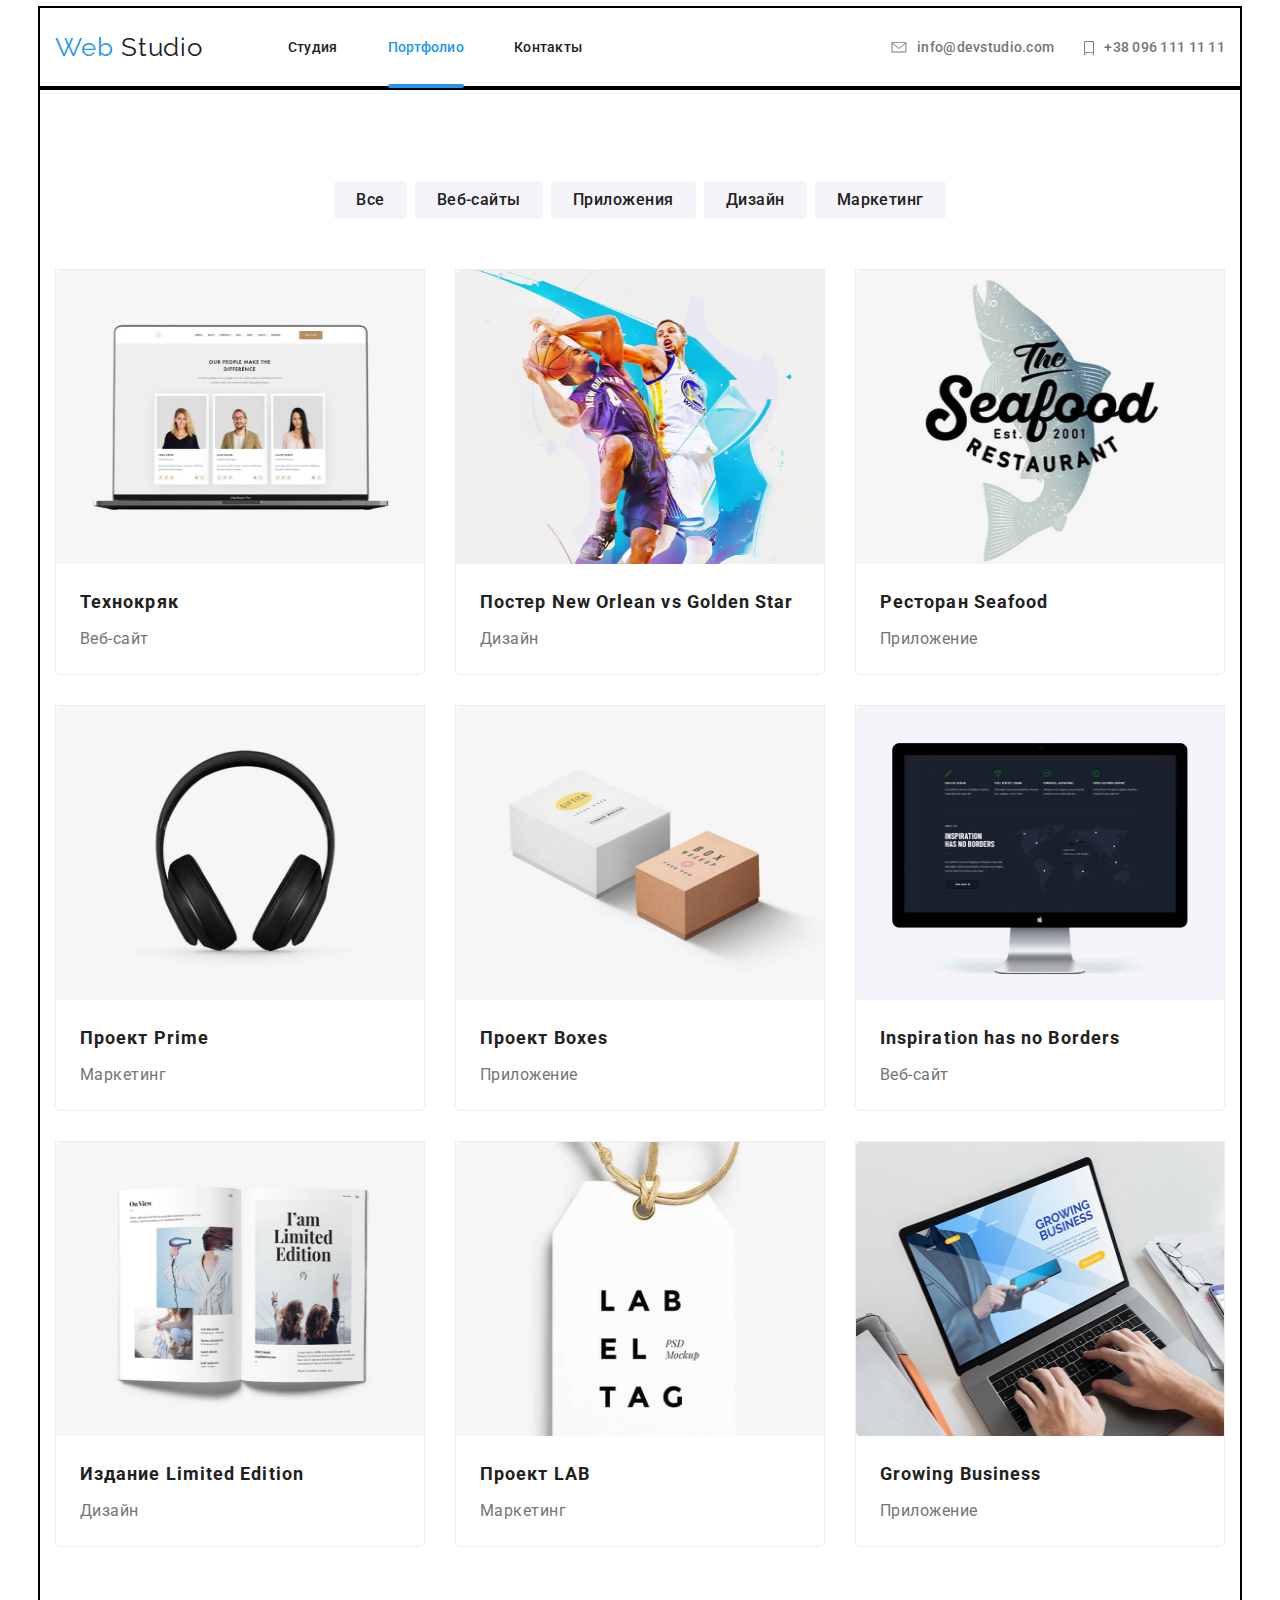
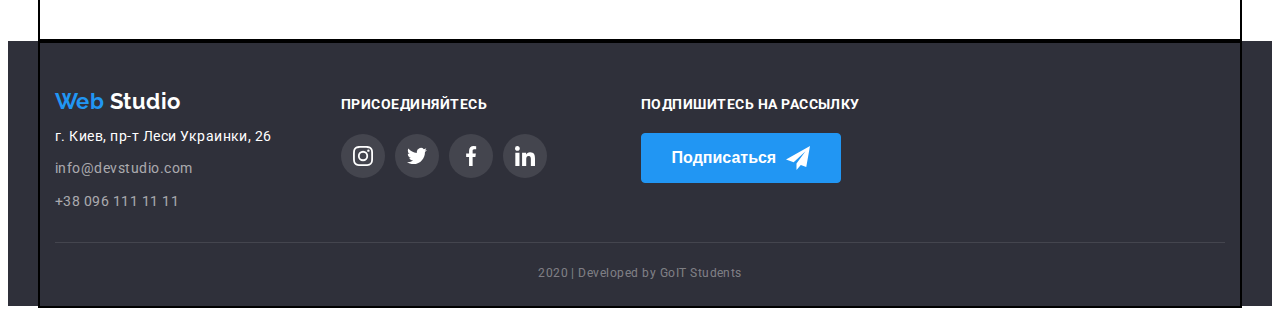
==== portfolio.html @ 8b132209 "Initial" ====
<!DOCTYPE html>
<html lang="ru">
  <head>
    <meta charset="UTF-8" />
    <meta name="viewport" content="width=device-width, initial-scale=1.0" />
    <title>Web Studio</title>
    <link
      href="https://fonts.googleapis.com/css2?family=Raleway:wght@700&display=swap"
      rel="stylesheet"
    />
    <link
      href="https://fonts.googleapis.com/css2?family=Roboto:wght@400;500;700;900&display=swap"
      rel="stylesheet"
    />

    <link rel="stylesheet" href="./css/style.css" />
  </head>
  <body>
    <!--Header-->
    <header class="page-header">
      <div class="container">
        <nav class="flex-nav">
          <a lang="en" href="./index.html" class="logo">
            <span class="logo-web">Web</span> Studio</a
          >

          <ul class="site-nav">
            <li class="item">
              <a class="site-nav-link" href="./index.html">Студия</a>
            </li>
            <li class="item">
              <a class="site-nav-link current" href="./portfolio.html"
                >Портфолио</a
              >
            </li>
            <li class="item">
              <a class="site-nav-link" href="">Контакты</a>
            </li>
          </ul>
        </nav>
        <ul lang="en" class="contacts-list">
          <li class="item">
            <a class="contacts-link" href="mailto:info@devstudio.com">
              <svg class="envelope-icon">
                <use href="./images/sprite.svg#envelope"></use>
              </svg>
              info@devstudio.com</a
            >
          </li>
          <li class="item">
            <a class="contacts-link" href="tel:+380961111111">
              <svg class="smartphone-icon">
                <use href="./images/sprite.svg#smartphone"></use>
              </svg>
              +38 096 111 11 11</a
            >
          </li>
        </ul>
      </div>
    </header>

    <!-- Main Container -->
    <main>
      <section class="section-portfolio">
        <div class="container">
          <!--Сделать в CSS невидимым-->
          <h2 class="title-hidden">Проекты</h2>

          <!--Filters-->
          <ul class="button-list">
            <li class="item">
              <button class="filter-button" type="button">Все</button>
            </li>
            <li class="item">
              <button class="filter-button" type="button">Веб-сайты</button>
            </li>
            <li class="item">
              <button class="filter-button" type="button">Приложения</button>
            </li>
            <li class="item">
              <button class="filter-button" type="button">Дизайн</button>
            </li>
            <li class="item">
              <button class="filter-button" type="button">Маркетинг</button>
            </li>
          </ul>

          <!--Projects-->
          <ul class="portfolio-list">
            <li class="item">
              <a class="portfolio-link" href="">
                <div class="portfolio-image">
                  <img
                    src="./images/laptop2.jpg"
                    alt="Ноутбук"
                    width="370"
                    height="294"
                  />
                  <div class="project-overlay">
                    <p class="project-text">
                      Технокряк это современная площадка распространения
                      коронавируса. Компании используют эту платформу для
                      цифрового шпионажа и атак на защищённые сервера
                      конкурентов.
                    </p>
                  </div>
                </div>
                <div class="project-box">
                  <h3 class="project-title">Технокряк</h3>
                  <p class="project-subtitle">Веб-сайт</p>
                </div>
              </a>
            </li>

            <li class="item">
              <a class="portfolio-link" href="">
                <div class="portfolio-image">
                  <img
                    src="./images/basketball-players.jpg"
                    alt="Баскетболисты"
                    width="370"
                    height="294"
                  />
                  <div class="project-overlay">
                  <p class="project-text">
                Технокряк это современная площадка распространения коронавируса.
                Компании используют эту платформу для цифрового шпионажа и атак
                на защищённые сервера конкурентов.
              </p>
            </div>
                </div>
                <div class="project-box">
                  <h3 class="project-title">
                    Постер <span lang="en">New Orlean vs Golden Star</span>
                  </h3>
                  <p class="project-subtitle">Дизайн</p>
                </div>
              </a>
            </li>
            <li class="item">
              <a class="portfolio-link" href="">
                <div class="portfolio-image">
                  <img
                    src="./images/seafood.jpg"
                    alt="Рыба"
                    width="370"
                    height="294"
                  />
                  <div class="project-overlay">
                  <p class="project-text">
                Технокряк это современная площадка распространения коронавируса.
                Компании используют эту платформу для цифрового шпионажа и атак
                на защищённые сервера конкурентов.
              </p>
            </div>
                </div>
                <div class="project-box">
                  <h3 class="project-title">
                    Ресторан <span lang="en">Seafood</span>
                  </h3>
                  <p class="project-subtitle">Приложение</p>
                </div>
              </a>
            </li>
            <li class="item">
              <a class="portfolio-link" href="">
                <div class="portfolio-image">
                  <img
                    src="./images/headphones.jpg"
                    alt="Наушники"
                    width="370"
                    height="294"
                  />
                  <div class="project-overlay">
                  <p class="project-text">
                Технокряк это современная площадка распространения коронавируса.
                Компании используют эту платформу для цифрового шпионажа и атак
                на защищённые сервера конкурентов.
              </p>
            </div>
                </div>
                <div class="project-box">
                  <h3 class="project-title">
                    Проект <span lang="en">Prime</span>
                  </h3>
                  <p class="project-subtitle">Маркетинг</p>
                </div>
              </a>
            </li>
            <li class="item">
              <a class="portfolio-link" href="">
                <div class="portfolio-image">
                  <img
                    src="./images/boxes.jpg"
                    alt="Коробки"
                    width="370"
                    height="294"
                  />
                  <div class="project-overlay">
                  <p class="project-text">
                Технокряк это современная площадка распространения коронавируса.
                Компании используют эту платформу для цифрового шпионажа и атак
                на защищённые сервера конкурентов.
              </p>
            </div>
                </div>
                <div class="project-box">
                  <h3 class="project-title">
                    Проект <span lang="en">Boxes</span>
                  </h3>
                  <p class="project-subtitle">Приложение</p>
                </div>
              </a>
            </li>
            <li class="item">
              <a class="portfolio-link" href="">
                <div class="portfolio-image">
                  <img
                    src="./images/computer.jpg"
                    alt="Компьютер"
                    width="370"
                    height="294"
                  />
                  <div class="project-overlay">
                  <p class="project-text">
                Технокряк это современная площадка распространения коронавируса.
                Компании используют эту платформу для цифрового шпионажа и атак
                на защищённые сервера конкурентов.
              </p>
            </div>
                </div>
                <div class="project-box">
                  <h3 class="project-title" lang="en">
                    Inspiration has no Borders
                  </h3>
                  <p class="project-subtitle">Веб-сайт</p>
                </div>
              </a>
            </li>
            <li class="item">
              <a class="portfolio-link" href="">
                <div class="portfolio-image">
                  <img
                    src="./images/magazine.jpg"
                    alt="Журнал"
                    width="370"
                    height="294"
                  />
                  <div class="project-overlay">
                  <p class="project-text">
                Технокряк это современная площадка распространения коронавируса.
                Компании используют эту платформу для цифрового шпионажа и атак
                на защищённые сервера конкурентов.
              </p>
            </div>
                </div>
                <div class="project-box">
                  <h3 class="project-title">
                    Издание <span lang="en">Limited Edition</span>
                  </h3>
                  <p class="project-subtitle">Дизайн</p>
                </div>
              </a>
            </li>
            <li class="item">
              <a class="portfolio-link" href="">
                <div class="portfolio-image">
                  <img
                    src="./images/tag.jpg"
                    alt="Бирка"
                    width="370"
                    height="294"
                  />
                  <div class="project-overlay">
                  <p class="project-text">
                Технокряк это современная площадка распространения коронавируса.
                Компании используют эту платформу для цифрового шпионажа и атак
                на защищённые сервера конкурентов.
              </p>
            </div>
                </div>
                <div class="project-box">
                  <h3 class="project-title">
                    Проект <span lang="en">LAB</span>
                  </h3>
                  <p class="project-subtitle">Маркетинг</p>
                </div>
              </a>
            </li>
            <li class="item">
              <a class="portfolio-link" href="">
                <div class="portfolio-image">
                  <img
                    src="./images/laptop.jpg"
                    alt="Ноутбук"
                    width="370"
                    height="294"
                  />
                  <div class="project-overlay">
                  <p class="project-text">
                Технокряк это современная площадка распространения коронавируса.
                Компании используют эту платформу для цифрового шпионажа и атак
                на защищённые сервера конкурентов.
                </p>
                </div>
                </div>
                <div class="project-box">
                  <h3 class="project-title" lang="en">Growing Business</h3>
                  <p class="project-subtitle">Приложение</p>
                </div>
              </a>
            </li>
          </ul>
        </div>
      </section>
    </main>

    <!--Footer-->
    <footer class="footer">
      <div class="container">
        <div class="footer-flex">
          <!--Сделать невидимым в CSS-->
          <div class="footer-contacts">
            <h2 class="title-hidden">Контакты</h2>
            <a lang="en" href="" class="footer-logo">
              <span class="logo-web">Web</span> Studio</a
            >
            <address class="address">
              г. Киев, пр-т Леси Украинки, 26
            </address>
            <ul lang="en" class="list-contacts">
              <li class="item">
                <a class="list-contacts-link" href="mailto:info@devstudio.com"
                  >info@devstudio.com</a
                >
              </li>
              <li>
                <a class="list-contacts-link" href="tel:+380961111111"
                  >+38 096 111 11 11</a
                >
              </li>
            </ul>
          </div>
          <!--Social-->
          <div class="footer-social">
            <b class="social">присоединяйтесь</b>
            <ul class="social-list" lang="en">
              <li class="item">
                <a class="social-link" href="">
                  <svg class="social-icon">
                    <use href="images/sprite.svg#instagram"></use>
                  </svg>
                </a>
              </li>
              <li class="item">
                <a class="social-link" href="">
                  <svg class="social-icon">
                    <use href="images/sprite.svg#twitter"></use>
                  </svg>
                </a>
              </li>
              <li class="item">
                <a class="social-link" href="">
                  <svg class="social-icon">
                    <use href="images/sprite.svg#facebook"></use>
                  </svg>
                </a>
              </li>
              <li class="item">
                <a class="social-link" href="">
                  <svg class="social-icon">
                    <use href="images/sprite.svg#linkedin"></use>
                  </svg>
                </a>
              </li>
            </ul>
          </div>

          <!--Subscription-->
          <div class="footer-subscription">
            <b class="subscription">подпишитесь на рассылку</b>
            <button class="subscribe-button" type="button">
              Подписаться
              <svg class="button-icon">
                <use href="./images/sprite.svg#send"></use>
              </svg>
            </button>
          </div>
        </div>

        <p lang="en" class="copyright">2020 | Developed by GoIT Students</p>
      </div>
    </footer>
  </body>
</html>
---- css/style.css ----
/* Шрифт палитра */
/* основной цвет текста #757575 */
/* вторичный цвет текста #212121 */
/* белый #FFFFFF  */
/* акцент #2196F3 */
/* футер контакты  rgba(255, 255, 255, 0.6) */
/* футер разработчики rgba(255, 255, 255, 0.4) */

/* Фон палитра */
/* цвет фона шапки #FFFFFF */
/* цвет фона #E5E5E5 */
/* вторичный цвет фона #F5F4FA */
/* цвет фона футера #2F303A */

:root {
  --primary-text-color: #757575;
  --title-text-color: #212121;
  --accent-color: #2196f3;
  --primary-white-color: #ffffff;
}

html {
  box-sizing: border-box;
}

*,
*::before,
*::after {
  box-sizing: inherit;
}

* {
  list-style: none;
  text-decoration: none;
}

body {
  background-color: var(--primary-white-color);
  color: var(--primary-text-color);

  font-family: 'Roboto', sans-serif;
  letter-spacing: 0.03em;
}

/* Шапка */
.page-header {
  color: var(--title-text-color);
}

.container {
  width: 1200px;
  padding-left: 15px;
  padding-right: 15px;
  margin-left: auto;
  margin-right: auto;

  outline: 2px solid black;
}

.page-header > .container {
  display: flex;
}

.flex-nav {
  display: flex;
  align-items: center;
}

.logo {
  display: block;
  margin-right: 85px;
  padding-top: 24px;
  padding-bottom: 25px;

  color: var(--title-text-color);

  font-family: 'Raleway', sans-serif;
  font-weight: 700px;
  font-size: 26px;
  line-height: 1.19;
  letter-spacing: 0.03em;
}

.logo-web {
  color: var(--accent-color);
}

.site-nav {
  display: flex;
  padding: 0px;
  margin: 0px;
}

.site-nav .item:not(:last-child) {
  margin-right: 50px;
}
.contacts-list .item:not(:last-child) {
  margin-right: 30px;
}

.site-nav-link {
  display: block;
  padding-top: 32px;
  padding-bottom: 32px;

  color: var(--title-text-color);

  font-weight: 500;
  font-size: 14px;
  line-height: 1.14;
  letter-spacing: 0.02em;

  transition: color 250ms cubic-bezier(0.4, 0, 0.2, 1);
}

.site-nav-link:hover,
.site-nav-link:focus {
  color: var(--accent-color);
}

.site-nav-link.current {
  color: var(--accent-color);
}

/* .site-nav-link:active {
  color: var(--accent-color);
} */

.item > .current {
  color: var(--accent-color);
}
.item {
  position: relative;
}
.item .current::after {
  content: '';
  position: absolute;
  left: 0;
  bottom: 0;
  display: block;
  width: 100%;
  height: 4px;
  border-radius: 2px;
  background-color: var(--accent-color);
}

.contacts-list {
  display: flex;
  margin: 0px;
  padding: 0px;
  margin-left: auto;
}

.contacts-link {
  display: inline-flex;
  align-items: center;
  padding-top: 32px;
  padding-bottom: 32px;

  color: var(--primary-text-color);

  font-weight: 500;
  font-size: 14px;
  line-height: 1.14;
  letter-spacing: 0.02em;

  transition: color 250ms cubic-bezier(0.4, 0, 0.2, 1);
}

.contacts-link:hover,
.contacts-link:focus {
  color: var(--accent-color);
  fill: var(--accent-color);
}

.envelope-icon {
  width: 16px;
  height: 11.2px;
  margin-right: 10px;

  fill: currentColor;
  transition: fill 250ms cubic-bezier(0.4, 0, 0.2, 1);
}

.smartphone-icon {
  width: 10px;
  height: 14.94px;
  margin-right: 10px;

  fill: currentColor;
  transition: fill 250ms cubic-bezier(0.4, 0, 0.2, 1);
}

/* Герой */
.hero-title {
  margin: auto;
  text-align: center;
  height: 600px;
  max-width: 1600px;

  color: var(--primary-white-color);

  background-size: cover;
  background-position: center;
  background-color: rgba(47, 48, 58, 0.8);
  background-image: linear-gradient(
      to right,
      rgba(47, 48, 58, 0.8),
      rgba(47, 48, 58, 0.8)
    ),
    url(../images/hero-img.jpg);
}

.hero-title .container {
  height: 600px;
  padding-top: 200px;
  padding-bottom: 200px;
}

.hero-text {
  margin-top: 0px;
  margin-bottom: 46px;

  font-weight: 900;
  font-size: 44px;
  line-height: 1.36;
  text-align: center;
  letter-spacing: 0.06em;
  text-transform: uppercase;
}

.button {
  display: inline-block;
  padding: 10px 32px;

  box-shadow: 0px 4px 4px rgba(0, 0, 0, 0.15);
  border-radius: 4px;

  background-color: var(--accent-color);
  color: var(--primary-white-color);

  font-weight: 700;
  font-size: 16px;
  line-height: 1.87;
  align-items: center;
  text-align: center;
  letter-spacing: 0.06em;
}

/* Features */
.section-features .container {
  padding-top: 94px;
  padding-bottom: 94px;

  border-bottom: 1px solid #ececec;
}

.features-title {
  margin-top: 0px;
  margin-bottom: 10px;

  color: var(--title-text-color);
  font-weight: bold;
  font-size: 14px;
  line-height: 16px;
  letter-spacing: 0.03em;
  text-transform: uppercase;
}

.features {
  display: flex;
  margin-top: 0px;
  margin-bottom: 0px;
  padding-left: 0px;
}

.features .item:not(:last-child) {
  margin-right: 30px;
}

.title-hidden {
  position: absolute;
  width: 1px;
  height: 1px;
  margin: -1px;
  border: 0;
  padding: 0;
  clip: rect(0 0 0 0);
  overflow: hidden;
}

.features-link {
  display: inline-block;
  margin-bottom: 30px;
  width: 270px;
  height: 120px;
  padding: 25px 100px;
  background-color: #f5f4fa;
  border-radius: 4px;
}

/* .features-icon:hover {
  background-color: var(--accent-color);
} */

.features-icon {
  width: 70px;
  height: 70px;
}

.features-text {
  margin-bottom: 0px;
  margin-top: 0px;

  font-size: 14px;
  line-height: 1.71;
}

/* Чем мы занимаемся */
.section .container {
  padding-top: 94px;
  padding-bottom: 94px;
}

.containner .item {
  display: flex;
}

.section-title {
  margin-top: 0px;
  margin-bottom: 50px;

  color: var(--title-text-color);

  font-weight: 700;
  font-size: 36px;
  line-height: 1.17;
  text-align: center;
}

.task-list {
  position: relative;
  display: flex;
  padding-left: 0px;
  margin: 0px;
}
.task-list > .item {
  width: calc((100% - 60px) / 3);
}

.task-list .item:not(:last-child) {
  margin-right: 30px;
}

.task-list img {
  display: block;
}

.section-task {
  position: absolute;
  width: 370px;
  height: 70px;
  bottom: 0px;
  padding: 27px 0px;
  margin-top: 0px;
  margin-bottom: 0px;
  text-align: center;

  border-radius: 0px 0px 4px 4px;

  background: rgba(47, 48, 58, 0.8);
  color: var(--primary-white-color);

  font-weight: 700;
  font-size: 14px;
  line-height: 1.14;
  text-transform: uppercase;
}

/* Our Team */
.section-team {
  background: #f5f4fa;
}

.section-team .container {
  padding-top: 94px;
  padding-bottom: 94px;
}

.section-link {
  display: inline-flex;
  justify-content: center;
  align-items: center;

  width: 44px;
  height: 44px;
  border-radius: 50%;
  padding: 0px;
  color: #afb1b8;

  transition: background-color 250ms cubic-bezier(0.4, 0, 0.2, 1);
}

.section-link:hover,
.section-link:focus {
  background-color: var(--accent-color);
  color: #ffffff;
}

.section-icon {
  width: 20px;
  height: 20px;

  fill: currentColor;
  transition: background-color 250ms cubic-bezier(0.4, 0, 0.2, 1);
}

.team-title {
  margin-top: 0px;
  margin-bottom: 50px;

  color: var(--title-text-color);

  font-weight: 700;
  font-size: 36px;
  line-height: 1.17;
  text-align: center;
}

.team-list {
  display: flex;
  padding: 0px;
  margin: 0px;
  text-align: center;
}

.team-photo {
  margin-bottom: 30px;
}

.team-list .item:not(:last-child) {
  margin-right: 30px;
}

.team-name {
  margin-bottom: 10px;
  margin-top: 0px;
  padding: 0px;

  color: #212121;

  font-weight: 500;
  font-size: 16px;
  line-height: 1.19;
}

.team-position {
  padding: 0px;
  margin-top: 0px;
  margin-bottom: 16px;
  font-size: 16px;
  line-height: 1.19;
  letter-spacing: 0.03em;
}

.link-list {
  display: flex;
  justify-content: space-evenly;
  padding: 0px 32px;
  margin: 0px;
}

.team-list .item {
  padding-bottom: 24px;

  background: #ffffff;

  box-shadow: 0px 2px 1px rgba(0, 0, 0, 0.2), 0px 1px 1px rgba(0, 0, 0, 0.14),
    0px 1px 3px rgba(0, 0, 0, 0.12);
  border-radius: 4px;
}

.item-link {
  padding: 0px;
}

/* Постоянные клиенты */
.our-clients .container {
  padding-top: 94px;
  padding-bottom: 94px;
}

.clients {
  margin-top: 0px;
  margin-bottom: 50px;

  color: var(--title-text-color);

  font-weight: 700;
  font-size: 36px;
  line-height: 1.17;
  text-align: center;
}

.clients-list {
  display: flex;
  margin-top: 0px;
  margin-bottom: 0px;
  padding-left: 0px;
}

.client-item {
  width: 170px;
  height: 90px;
  border: 1px solid #afb1b8;
  border-radius: 4px;
  fill: #afb1b8;
}

.client-item:not(:last-child) {
  margin-right: 30px;
}

.client-link {
  display: flex;
  align-items: center;
  justify-content: center;
  width: 100%;
  height: 100%;
  fill: inherit;

  transition: border 250ms cubic-bezier(0.4, 0, 0.2, 1),
    fill 250ms cubic-bezier(0.4, 0, 0.2, 1);
}

.client-link:hover,
.client-link:focus {
  fill: var(--accent-color);
  border: 1px solid var(--accent-color);
  border-radius: 4px;
}

.client1-icon {
  width: 44.27px;
  height: 49.23px;
}

.client2-icon {
  width: 40px;
  height: 52px;
}

.client3-icon {
  width: 41px;
  height: 42.6px;
}

.client4-icon {
  width: 79.66px;
  height: 42.02px;
}

.client5-icon {
  width: 59px;
  height: 47px;
}

.client6-icon {
  width: 88.48px;
  height: 45.44px;
}

/* Footer */
.footer {
  background-color: #2f303a;
  color: var(--primary-white-color);
}
.footer-flex {
  display: flex;
  align-items: baseline;
  padding-bottom: 28px;
  padding-top: 48px;
  border-bottom: 1px solid rgba(255, 255, 255, 0.1);
}

.footer-contacts {
  padding-right: 69px;
}

.footer-logo {
  display: inline-block;
  padding-left: 0px;

  margin-bottom: 10px;
  color: var(--primary-white-color);

  font-family: Raleway;
  font-weight: bold;
  font-size: 22px;
  line-height: 1.18;
}

.address {
  margin-bottom: 9px;
  font-size: 14px;
  line-height: 1.71;
  font-style: normal;
}

.list-contacts {
  padding-left: 0px;
  margin: 0px;

  font-weight: 400;
  font-size: 14px;
  line-height: 1.71;
}

.list-contacts .item {
  margin-bottom: 9px;
}

.list-contacts-link {
  color: rgba(255, 255, 255, 0.6);
  transition: color 250ms cubic-bezier(0.4, 0, 0.2, 1);
}
.list-contacts-link:hover {
  color: var(--accent-color);
}
.list-contacts-link:focus {
  color: var(--accent-color);
}

/* Social */

.footer-social {
  padding-right: 94px;
}

.social {
  display: block;
  margin-bottom: 21px;

  font-weight: 700;
  font-size: 14px;
  line-height: 1.14;
  text-transform: uppercase;
}

.social-list {
  display: flex;
  padding: 0px;
  margin: 0px;
  height: 20px;
  justify-content: space-evenly;
}

.social-list .item:not(:last-child) {
  margin-right: 10px;
}

.social-link {
  display: inline-flex;
  justify-content: center;
  align-items: center;

  width: 44px;
  height: 44px;
  border-radius: 50%;
  padding: 0px;
  background-color: rgba(255, 255, 255, 0.1);
  fill: #ffffff;
  transition: background-color 250ms cubic-bezier(0.4, 0, 0.2, 1);
}

.social-link:hover,
.social-link:focus {
  background-color: var(--accent-color);
  fill: #ffffff;
}

.social-icon {
  width: 20px;
  height: 20px;
}

/* Subscription */

.subscription {
  display: block;
  margin-bottom: 20px;

  font-weight: 700;
  font-size: 14px;
  line-height: 1.14;
  text-transform: uppercase;
}

.subscribe-button {
  display: inline-flex;
  justify-content: center;
  align-items: center;
  margin-left: auto;
  padding: 10px 28px;

  width: 200px;
  height: 50px;

  background-color: var(--accent-color);
  color: #ffffff;
  border: 1px solid var(--accent-color);
  border-radius: 4px;

  font-weight: 700;
  font-size: 16px;
  line-height: 1.87;
}

.button-icon {
  width: 24px;
  height: 24px;
  margin-left: 10px;
}

.copyright {
  padding-bottom: 21px;
  padding-top: 18px;
  margin: 0px;

  color: rgba(255, 255, 255, 0.4);
  font-weight: 400;
  font-size: 12px;
  line-height: 2;
  text-align: center;
}

/* ПОРТФОЛИО */
/* Main Container */
/* Filters */

.section-portfolio .container {
  padding-bottom: 94px;
  padding-top: 93px;
}
.button-list {
  justify-content: center;
  display: flex;
  margin-top: 0px;
  margin-bottom: 50px;
  padding-left: 0px;
}

.button-list .item:not(:last-child) {
  margin-right: 8px;
}

.filter-button {
  padding: 6px 22px;

  background-color: #f5f4fa;
  color: var(--title-text-color);

  border-radius: 4px;
  border: none;

  font-family: Roboto;
  font-style: normal;
  font-weight: 500;
  font-size: 16px;
  line-height: 1.62;
  letter-spacing: 0.03em;

  transition: box-shadow 250ms cubic-bezier(0.4, 0, 0.2, 1),
    background-color 250ms;
}

.filter-button:hover,
.filter-button:focus {
  background-color: var(--accent-color);
  color: var(--primary-white-color);
  box-shadow: 0px 2px 2px rgba(0, 0, 0, 0.12), 0px 1px 2px rgba(0, 0, 0, 0.08),
    0px 3px 1px rgba(0, 0, 0, 0.1);
}
/* Projects */

.portfolio-list {
  display: flex;
  flex-wrap: wrap;
  padding: 0px;
  margin-top: 0px;
  margin-bottom: 0px;
}

.portfolio-list .item {
  width: calc((100% - 60px) / 3);

  margin-bottom: 30px;
  margin-right: 30px;
  border: 1px solid #eeeeee;
  border-bottom-right-radius: 5px;
  border-bottom-left-radius: 5px;
}

.portfolio-list .item:nth-child(3n) {
  margin-right: 0px;
}

.portfolio-list .item:nth-last-child(-n + 3) {
  margin-bottom: 0px;
}

.portfolio-link {
  transition: box-shadow 250ms cubic-bezier(0.4, 0, 0.2, 1);
}

a.portfolio-link:hover,
a.portfolio-link:focus {
  display: inline-block;
  box-shadow: 1px 4px 6px rgba(0, 0, 0, 0.16), 0px 4px 4px rgba(0, 0, 0, 0.06),
    0px 1px 1px rgba(0, 0, 0, 0.12);
}

.button-link {
  display: block;
}

.portfolio-image {
  position: relative;
  overflow: hidden;
}

.project-overlay {
  position: absolute;
  width: 370px;
  height: 294px;
  top: 294px;
  left: 0;

  padding: 63px 24px;

  color: var(--primary-white-color);
  font-size: 18px;
  line-height: 1.56;
  background-color: rgba(33, 150, 243, 0.9);

  transition: transform 250ms cubic-bezier(0.4, 0, 0.2, 1);
}

.portfolio-link:hover .project-overlay,
.portfolio-link:focus .project-overlay {
  transform: translateY(-100%);
}

.project-text {
  color: var(--primary-white-color);
  font-size: 18px;
  line-height: 1.56;
}

.project-box {
  padding: 20px 24px;
}

.project-title {
  margin-bottom: 4px;
  margin-top: 0px;
  margin-left: 0px;
  margin-right: 0px;

  color: var(--title-text-color);

  font-weight: 700;
  font-size: 18px;
  line-height: 2;

  letter-spacing: 0.06em;
}
.portfolio-list img {
  display: block;
}

.project-subtitle {
  margin: 0px;

  color: var(--primary-text-color);
  font-weight: 400;
  font-size: 16px;
  line-height: 1.87;
}
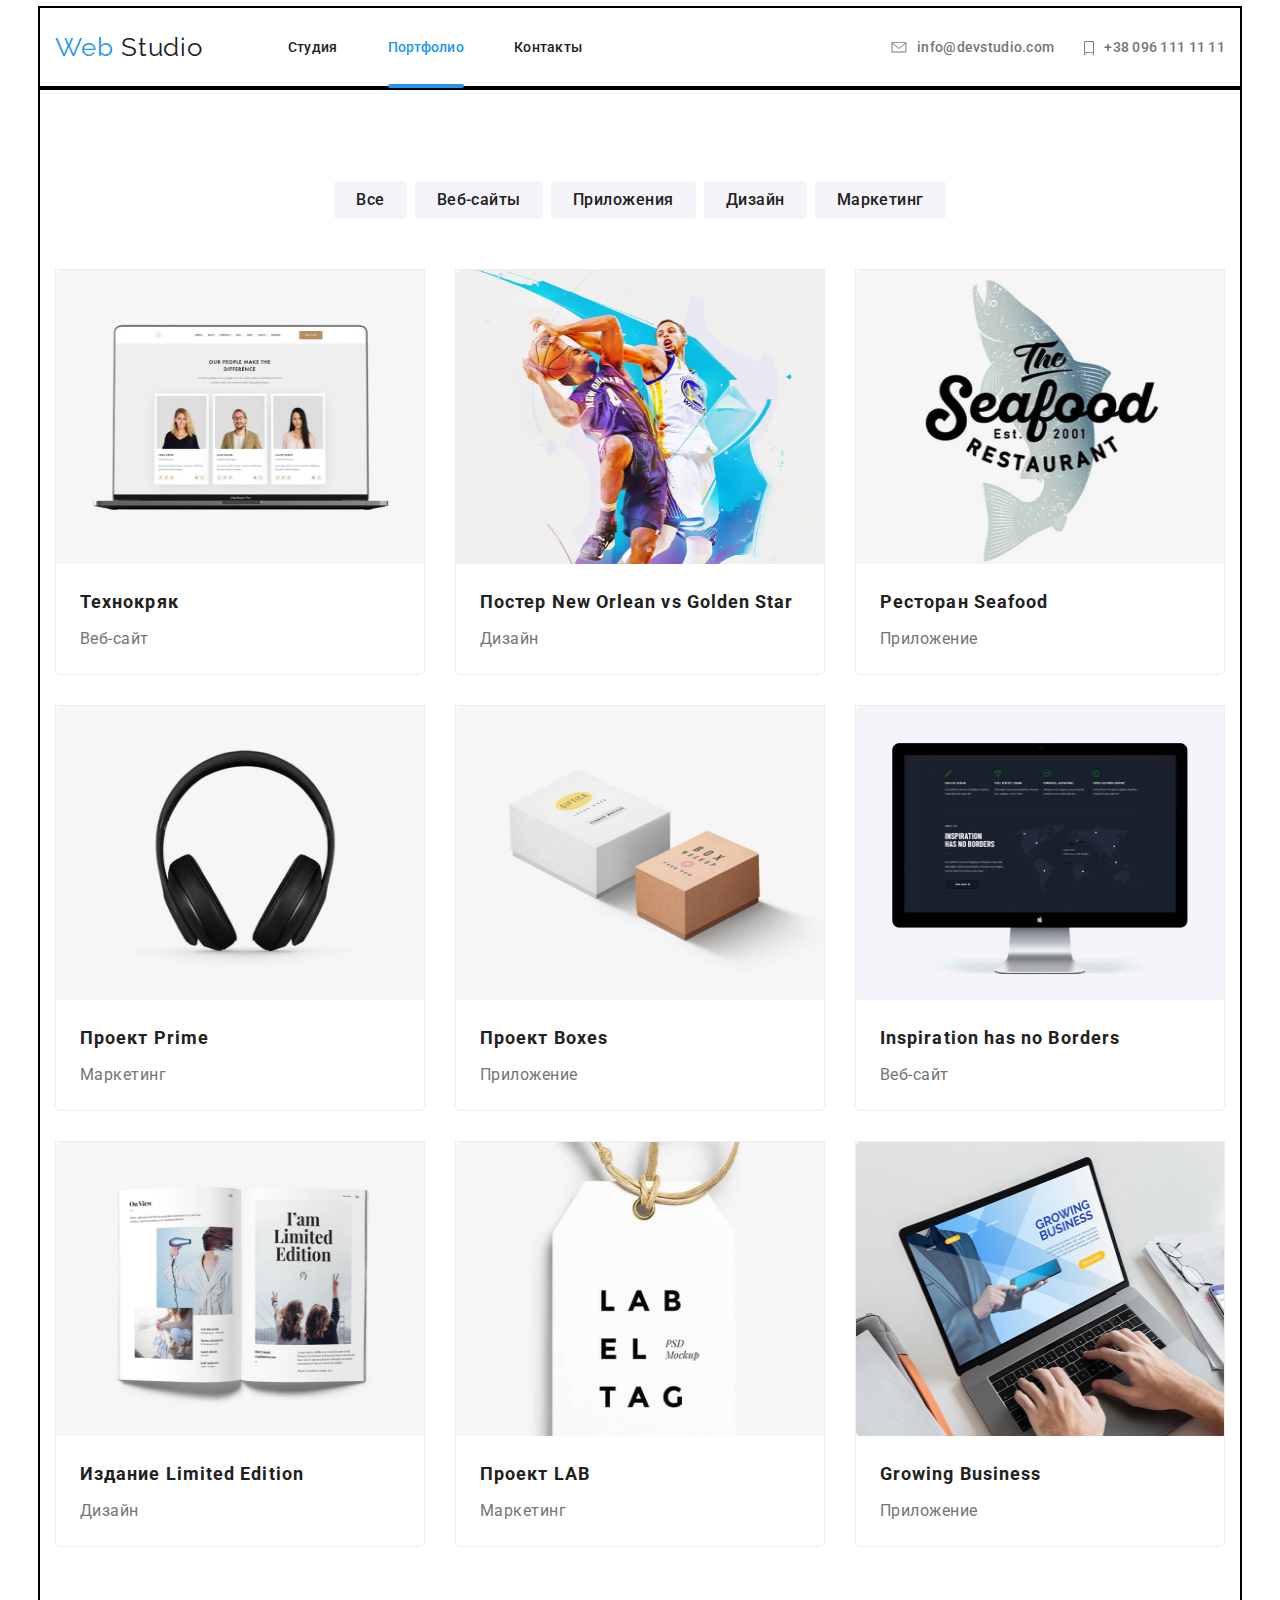
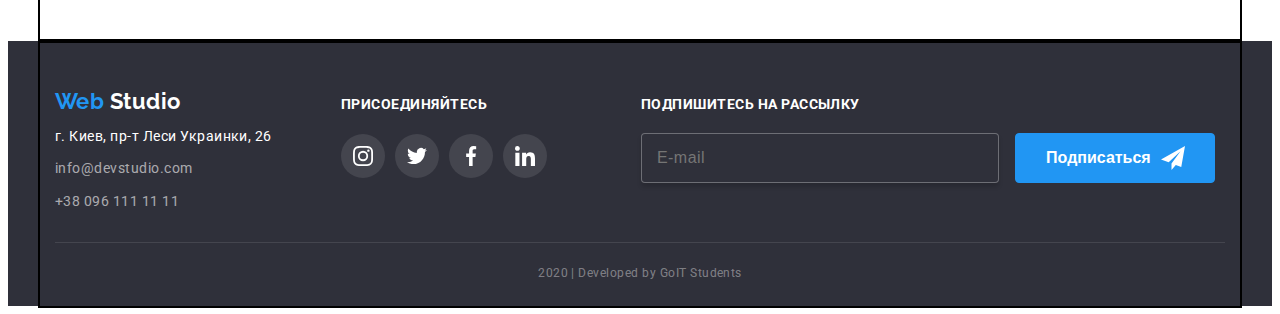
==== commit 8dfdffca: "modal forms added (hero, footer)" ====
--- a/portfolio.html
+++ b/portfolio.html
@@ -122,12 +122,13 @@
                     height="294"
                   />
                   <div class="project-overlay">
-                  <p class="project-text">
-                Технокряк это современная площадка распространения коронавируса.
-                Компании используют эту платформу для цифрового шпионажа и атак
-                на защищённые сервера конкурентов.
-              </p>
-            </div>
+                    <p class="project-text">
+                      Технокряк это современная площадка распространения
+                      коронавируса. Компании используют эту платформу для
+                      цифрового шпионажа и атак на защищённые сервера
+                      конкурентов.
+                    </p>
+                  </div>
                 </div>
                 <div class="project-box">
                   <h3 class="project-title">
@@ -147,12 +148,13 @@
                     height="294"
                   />
                   <div class="project-overlay">
-                  <p class="project-text">
-                Технокряк это современная площадка распространения коронавируса.
-                Компании используют эту платформу для цифрового шпионажа и атак
-                на защищённые сервера конкурентов.
-              </p>
-            </div>
+                    <p class="project-text">
+                      Технокряк это современная площадка распространения
+                      коронавируса. Компании используют эту платформу для
+                      цифрового шпионажа и атак на защищённые сервера
+                      конкурентов.
+                    </p>
+                  </div>
                 </div>
                 <div class="project-box">
                   <h3 class="project-title">
@@ -172,12 +174,13 @@
                     height="294"
                   />
                   <div class="project-overlay">
-                  <p class="project-text">
-                Технокряк это современная площадка распространения коронавируса.
-                Компании используют эту платформу для цифрового шпионажа и атак
-                на защищённые сервера конкурентов.
-              </p>
-            </div>
+                    <p class="project-text">
+                      Технокряк это современная площадка распространения
+                      коронавируса. Компании используют эту платформу для
+                      цифрового шпионажа и атак на защищённые сервера
+                      конкурентов.
+                    </p>
+                  </div>
                 </div>
                 <div class="project-box">
                   <h3 class="project-title">
@@ -197,12 +200,13 @@
                     height="294"
                   />
                   <div class="project-overlay">
-                  <p class="project-text">
-                Технокряк это современная площадка распространения коронавируса.
-                Компании используют эту платформу для цифрового шпионажа и атак
-                на защищённые сервера конкурентов.
-              </p>
-            </div>
+                    <p class="project-text">
+                      Технокряк это современная площадка распространения
+                      коронавируса. Компании используют эту платформу для
+                      цифрового шпионажа и атак на защищённые сервера
+                      конкурентов.
+                    </p>
+                  </div>
                 </div>
                 <div class="project-box">
                   <h3 class="project-title">
@@ -222,12 +226,13 @@
                     height="294"
                   />
                   <div class="project-overlay">
-                  <p class="project-text">
-                Технокряк это современная площадка распространения коронавируса.
-                Компании используют эту платформу для цифрового шпионажа и атак
-                на защищённые сервера конкурентов.
-              </p>
-            </div>
+                    <p class="project-text">
+                      Технокряк это современная площадка распространения
+                      коронавируса. Компании используют эту платформу для
+                      цифрового шпионажа и атак на защищённые сервера
+                      конкурентов.
+                    </p>
+                  </div>
                 </div>
                 <div class="project-box">
                   <h3 class="project-title" lang="en">
@@ -247,12 +252,13 @@
                     height="294"
                   />
                   <div class="project-overlay">
-                  <p class="project-text">
-                Технокряк это современная площадка распространения коронавируса.
-                Компании используют эту платформу для цифрового шпионажа и атак
-                на защищённые сервера конкурентов.
-              </p>
-            </div>
+                    <p class="project-text">
+                      Технокряк это современная площадка распространения
+                      коронавируса. Компании используют эту платформу для
+                      цифрового шпионажа и атак на защищённые сервера
+                      конкурентов.
+                    </p>
+                  </div>
                 </div>
                 <div class="project-box">
                   <h3 class="project-title">
@@ -272,12 +278,13 @@
                     height="294"
                   />
                   <div class="project-overlay">
-                  <p class="project-text">
-                Технокряк это современная площадка распространения коронавируса.
-                Компании используют эту платформу для цифрового шпионажа и атак
-                на защищённые сервера конкурентов.
-              </p>
-            </div>
+                    <p class="project-text">
+                      Технокряк это современная площадка распространения
+                      коронавируса. Компании используют эту платформу для
+                      цифрового шпионажа и атак на защищённые сервера
+                      конкурентов.
+                    </p>
+                  </div>
                 </div>
                 <div class="project-box">
                   <h3 class="project-title">
@@ -297,12 +304,13 @@
                     height="294"
                   />
                   <div class="project-overlay">
-                  <p class="project-text">
-                Технокряк это современная площадка распространения коронавируса.
-                Компании используют эту платформу для цифрового шпионажа и атак
-                на защищённые сервера конкурентов.
-                </p>
-                </div>
+                    <p class="project-text">
+                      Технокряк это современная площадка распространения
+                      коронавируса. Компании используют эту платформу для
+                      цифрового шпионажа и атак на защищённые сервера
+                      конкурентов.
+                    </p>
+                  </div>
                 </div>
                 <div class="project-box">
                   <h3 class="project-title" lang="en">Growing Business</h3>
@@ -379,12 +387,20 @@
           <!--Subscription-->
           <div class="footer-subscription">
             <b class="subscription">подпишитесь на рассылку</b>
-            <button class="subscribe-button" type="button">
-              Подписаться
-              <svg class="button-icon">
-                <use href="./images/sprite.svg#send"></use>
-              </svg>
-            </button>
+            <form>
+              <input
+                class="form-input"
+                type="email"
+                name="email"
+                placeholder="E-mail"
+              />
+              <button class="submit-button" type="submit">
+                Подписаться
+                <svg class="button-icon">
+                  <use href="./images/sprite.svg#send"></use>
+                </svg>
+              </button>
+            </form>
           </div>
         </div>
 
--- a/css/style.css
+++ b/css/style.css
@@ -229,22 +229,296 @@
   text-transform: uppercase;
 }
 
-.button {
+.hero-button {
   display: inline-block;
   padding: 10px 32px;
 
   box-shadow: 0px 4px 4px rgba(0, 0, 0, 0.15);
   border-radius: 4px;
-
+  border: var(--accent-color);
+  min-width: 200px;
+  height: 50px;
+  cursor: pointer;
   background-color: var(--accent-color);
   color: var(--primary-white-color);
 
   font-weight: 700;
   font-size: 16px;
   line-height: 1.87;
+  letter-spacing: 0.06em;
   align-items: center;
   text-align: center;
+  text-decoration: none;
+}
+
+.backdrop.is-hidden {
+  opacity: 0;
+  pointer-events: none;
+}
+
+.backdrop {
+  position: fixed;
+  z-index: 1;
+  top: 0;
+  left: 0;
+  width: 100%;
+  height: 100%;
+  visibility: visible;
+  opacity: 1;
+  background: rgba(0, 0, 0, 0.2);
+  transition: opacity 250ms cubic-bezier(0.4, 0, 0.2, 1);
+}
+
+.is-hidden .modal {
+  transform: translate(-50%, -50%) scale(0.7);
+}
+
+.modal {
+  position: absolute;
+  top: 50%;
+  left: 50%;
+  width: 528px;
+  height: 581px;
+  transform: translate(-50%, -50%) scale(1);
+
+  background: var(--primary-white-color);
+  box-shadow: 0px 2px 1px rgba(0, 0, 0, 0.2), 0px 1px 1px rgba(0, 0, 0, 0.14),
+    0px 1px 3px rgba(0, 0, 0, 0.12);
+  border-radius: 4px;
+  transition: transform 250ms cubic-bezier(0.4, 0, 0.2, 1);
+}
+
+.modal-button {
+  position: absolute;
+  top: -10px;
+  right: -10px;
+  width: 30px;
+  height: 30px;
+  padding: 0;
+
+  border: 0;
+  border-radius: 50%;
+
+  background-color: var(--primary-white-color);
+  box-shadow: 0px 2px 1px rgba(0, 0, 0, 0.2), 0px 1px 1px rgba(0, 0, 0, 0.14),
+    0px 1px 3px rgba(0, 0, 0, 0.12);
+  cursor: pointer;
+}
+
+.hero-form {
+  margin: 40px;
+  width: 448px;
+}
+
+.form-title {
+  display: block;
+  margin-top: 40px;
+  margin-bottom: 30px;
+
+  text-align: center;
+  color: #212121;
+  font-weight: 700;
+  font-size: 20px;
+}
+
+.form-field {
+  position: relative;
+  margin-bottom: 28px;
+}
+
+.form-field.terms {
+  display: flex;
+}
+
+.modal-input {
+  display: block;
+  width: 100%;
+  height: 40px;
+  padding: 0 0 0 42px;
+
+  border: 1px solid rgba(33, 33, 33, 0.2);
+  border-radius: 4px;
+  transition: border-color 250ms cubic-bezier(0.4, 0, 0.2, 1);
+
+  cursor: pointer;
+}
+
+.modal-label {
+  position: absolute;
+  top: 50%;
+  left: 42px;
+  transform: translateY(-50%);
+
+  font-size: 14px;
+  line-height: 1.14;
+  letter-spacing: 0.01em;
+  color: var(--primary-text-color);
+
+  transition: transform 250ms cubic-bezier(0.4, 0, 0.2, 1),
+    color 250ms cubic-bezier(0.4, 0, 0.2, 1);
+}
+
+.modal-input:focus + .modal-label,
+.modal-input:not(:placeholder-shown) + .modal-label {
+  transform: translate(-23px, -40px);
+  color: var(--accent-color);
+}
+
+.modal-input:focus ~ .icon-modal,
+.modal-input:not(:placeholder-shown) ~ .icon-modal {
+  fill: var(--accent-color);
+}
+
+.modal-input:focus,
+.modal-input:not(:placeholder-shown) {
+  border-color: var(--accent-color);
+  outline: none;
+}
+
+.icon-modal {
+  display: block;
+
+  position: absolute;
+  top: 50%;
+  transform: translateY(-50%);
+  left: 16px;
+  margin-right: 8px;
+
+  transition: fill 250ms cubic-bezier(0.4, 0, 0.2, 1);
+}
+
+.textarea-label {
+  position: absolute;
+  top: 12px;
+  left: 16px;
+
+  font-size: 14px;
+  line-height: 1.14;
+  letter-spacing: 0.01em;
+  color: var(--primary-text-color);
+
+  transition: transform 250ms cubic-bezier(0.4, 0, 0.2, 1),
+    color 250ms cubic-bezier(0.4, 0, 0.2, 1);
+}
+
+.textarea {
+  width: 100%;
+  padding: 12px 0 0 16px;
+
+  resize: none;
+  white-space: nowrap;
+
+  border: 1px solid rgba(33, 33, 33, 0.2);
+  border-radius: 4px;
+  transition: border-color 250ms cubic-bezier(0.4, 0, 0.2, 1);
+
+  cursor: pointer;
+}
+
+.textarea:focus + .textarea-label,
+.textarea:not(:placeholder-shown) + .textarea-label {
+  transform: translateY(-35px);
+  color: var(--accent-color);
+}
+
+.textarea:focus,
+.textarea:not(:placeholder-shown) {
+  border-color: var(--accent-color);
+  outline: none;
+}
+
+.terms-field {
+  width: 100%;
+  text-align: left;
+}
+
+.label-checkbox {
+  display: flex;
+
+  font-size: 14px;
+  line-height: 1.71;
+  align-items: center;
+  color: var(--primary-text-color);
+
+  cursor: pointer;
+}
+
+.input-checkbox {
+  position: absolute;
+  width: 1px;
+  height: 1px;
+  margin: -1px;
+  padding: 0px;
+
+  border: 0px;
+
+  clip: rect(0 0 0 0);
+  overflow: hidden;
+}
+
+.input-checkbox:checked + .icon-checkbox {
+  background-color: var(--accent-color);
+  background-image: url(../images/check.svg);
+  background-size: cover;
+  border-radius: 2px;
+  border-color: var(--accent-color);
+}
+
+.icon-checkbox {
+  display: inline-block;
+  width: 15px;
+  height: 15px;
+  margin-right: 8px;
+
+  border-radius: 2px;
+  border: 2px solid var(--title-text-color);
+  background-color: var(--primary-white-color);
+  transition: 250ms cubic-bezier(0.4, 0, 0.2, 1);
+}
+
+.link.terms {
+  display: block;
+  margin-left: 5px;
+
+  color: var(--accent-color);
+  text-decoration: underline;
+  text-align: right;
+}
+
+.button-submit {
+  min-width: 200px;
+  height: 50px;
+  padding: 0;
+  margin-top: 30px;
+  margin-bottom: 40px;
+
+  font-weight: 700;
+  font-size: 16px;
+  line-height: 1.87;
+  text-align: center;
   letter-spacing: 0.06em;
+
+  color: var(--primary-white-color);
+  border-color: var(--accent-color);
+  background: var(--accent-color);
+  box-shadow: 0px 4px 4px rgba(0, 0, 0, 0.15);
+  border-radius: 4px;
+  border: 0;
+
+  cursor: pointer;
+}
+
+.icon-close {
+  position: absolute;
+  top: 50%;
+  left: 50%;
+
+  transform: translate(-50%, -50%);
+}
+
+.modal-button:focus,
+.modal-button:hover {
+  fill: var(--accent-color);
 }
 
 /* Features */
@@ -533,8 +807,8 @@
     fill 250ms cubic-bezier(0.4, 0, 0.2, 1);
 }
 
-.client-link:hover,
-.client-link:focus {
+.client-item:hover,
+.client-item:focus {
   fill: var(--accent-color);
   border: 1px solid var(--accent-color);
   border-radius: 4px;
@@ -696,7 +970,26 @@
   text-transform: uppercase;
 }
 
-.subscribe-button {
+.form-input {
+  display: inline-block;
+  margin-right: 12px;
+  padding: 16px 15px;
+
+  width: 358px;
+  height: 50px;
+  border: 1px solid rgba(255, 255, 255, 0.3);
+  box-shadow: 0px 4px 4px rgba(0, 0, 0, 0.15);
+  border-radius: 4px;
+  background-color: #2f303a;
+
+  cursor: pointer;
+  font-size: 16px;
+  line-height: 1.25;
+  letter-spacing: 0.03em;
+  color: rgba(255, 255, 255, 0.6);
+}
+
+.submit-button {
   display: inline-flex;
   justify-content: center;
   align-items: center;
